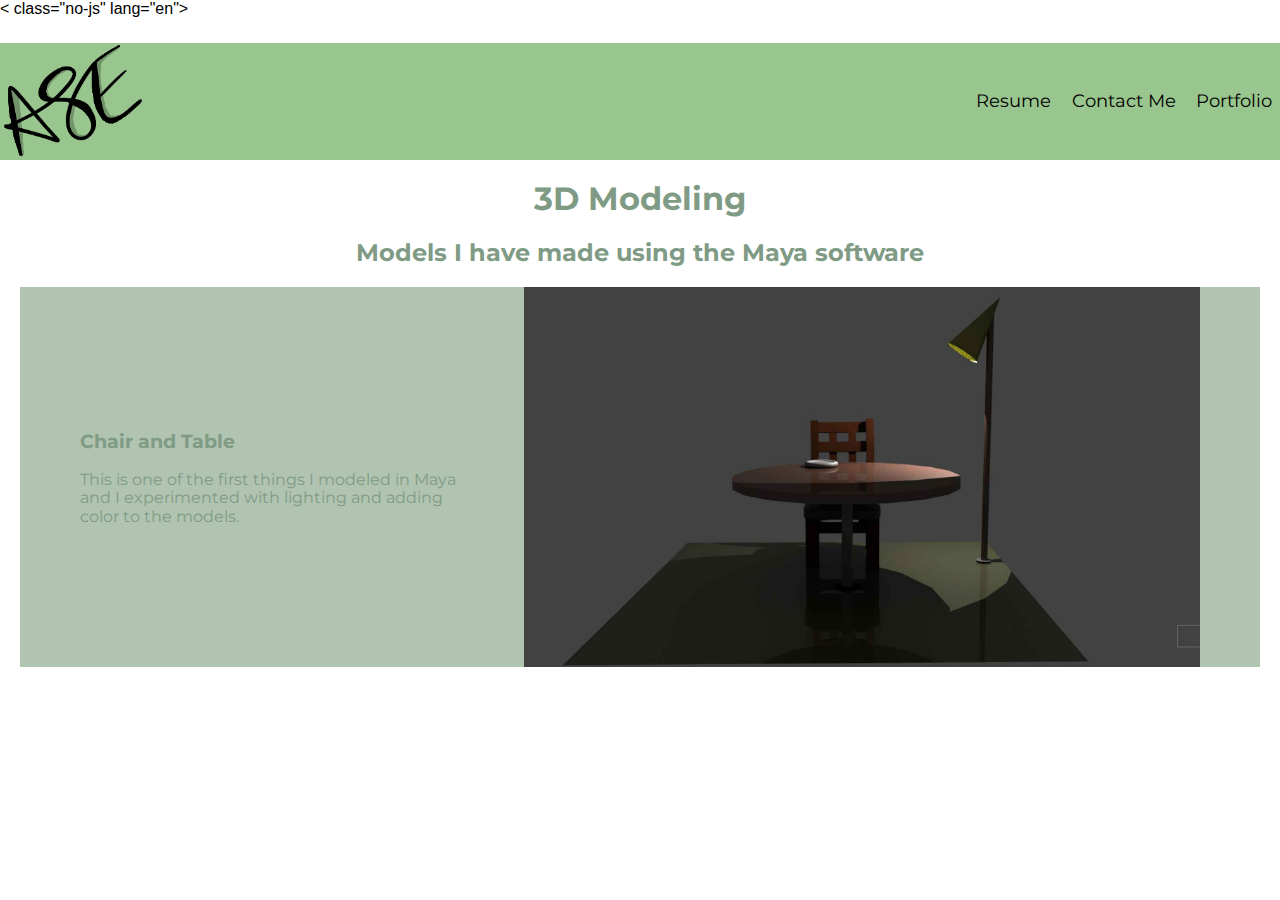
==== 3d.html @ 79b9350f "fixed contact page and started portfolio sub pages" ====
<!doctype html>
< class="no-js" lang="en">

<head>
  <meta charset="utf-8">
  <title>Ash Elliott - 3d Modeling</title>
  <meta name="description" content="3d modeling made for final of ART 3020">
  <meta name="viewport" content="width=device-width, initial-scale=1">

  <meta property="og:title" content="">
  <meta property="og:type" content="">
  <meta property="og:url" content="">
  <meta property="og:image" content="">

  <link rel="manifest" href="site.webmanifest">
  <link rel="apple-touch-icon" href="icon.png">
  <!-- Place favicon.ico in the root directory -->

  <link rel="preconnect" href="https://fonts.googleapis.com">
<link rel="preconnect" href="https://fonts.gstatic.com" crossorigin>
<link href="https://fonts.googleapis.com/css2?family=Montserrat:wght@300&display=swap" rel="stylesheet">

  <link rel="stylesheet" href="css/normalize.css">
  <link rel="stylesheet" href="css/main.css">

  <meta name="theme-color" content="#fafafa">
</head>

<body>
  <div class="header-container">
    <header class="header">
      <div class="header-wrapper">
        <img class="header-logo" src="img/pplogo.png" alt="logo for portfolio">
        <nav>
           <a class="header-link" href="resume.html" style="text-decoration:none">Resume</a>
           <a class="header-link" href="contact.html" style="text-decoration:none">Contact Me</a>
           <a class="header-link" href="portfolio.html" style="text-decoration:none">Portfolio</a>
        </nav>
      </div>
    </header>
  </div>
  <h1> 3D Modeling </h1>
  <h2>Models I have made using the Maya software</h2>
  <div class="portfolio-sub-margin">
    <div class="portfolio-section-background">
       <div class="portfolio-section-description">
          <div class="font">
             <h3>Chair and Table</h3>
          </div>
             <p class="text-box">
              This is one of the first things I modeled in Maya and I experimented with lighting and adding color to the models.
              </p>
          </div>
          <div class="mySlides fade">
            <div class="numbertext">3 / 3</div>
            <img src="img/chairrender1.jpg" style="width:100%" alt="chair and table render 1">
          </div>

          <div class="mySlides fade">
            <div class="numbertext">3 / 3</div>
            <img src="img/chairrender2.jpg" style="width:100%" alt="chair and table render 2">
          </div>

          <div class="mySlides fade">
            <div class="numbertext">3 / 3</div>
            <img src="img/chairrender3.jpg" style="width:100%" alt="chair and table render 3">
          </div> 
    </div>
    <div style="text-align:center">
      <span class="dot"></span> 
      <span class="dot"></span> 
      <span class="dot"></span> 
      <span class="dot"></span> 
      <span class="dot"></span> 
      <span class="dot"></span>
    </div>
    
 </div>
<footer></footer>

</body>

<!--carousel code-->

<script>
  let slideIndex = 0;
  showSlides();
  
  function showSlides() {
    let i;
    let slides = document.getElementsByClassName("mySlides");
    let dots = document.getElementsByClassName("dot");
    for (i = 0; i < slides.length; i++) {
      slides[i].style.display = "none";  
    }
    slideIndex++;
    if (slideIndex > slides.length) {slideIndex = 1}    
    for (i = 0; i < dots.length; i++) {
      dots[i].className = dots[i].className.replace(" active", "");
    }
    slides[slideIndex-1].style.display = "block";  
    dots[slideIndex-1].className += " active";
    setTimeout(showSlides, 3000); // Change image every 2 seconds
  }
  </script>
  
  </body>
  <style>
    * {box-sizing: border-box;}
    body {font-family: Verdana, sans-serif;}
    .mySlides {display: none;}
    img {vertical-align: middle;}
    
    /* Slideshow container */
    .slideshow-container {
      max-width: 1000px;
      position: relative;
      margin: auto;
    }
    
    /* Caption text */
    .text {
      color: #000000;
      font-size: 15px;
      padding: 8px 12px;
      position: absolute;
      bottom: 8px;
      width: 100%;
      text-align: center;
    }
    
    /* Number text (1/3 etc) */
    .numbertext {
      color: #f2f2f2;
      font-size: 12px;
      padding: 8px 12px;
      position: absolute;
      top: 0;
      display: none;
    }
    
    /* The dots/bullets/indicators */
    .dot {
      height: 15px;
      width: 15px;
      margin: 0 2px;
      background-color: #bbb;
      border-radius: 50%;
      display: none;
      transition: background-color 0.6s ease;
    }
    
    .active {
      background-color: #717171;
    }
    
    /* Fading animation */
    .fade {
      animation-name: fade;
      animation-duration: 1.5s;
    }
    
    @keyframes fade {
      from {opacity: .4} 
      to {opacity: 1}
    }
    
    /* On smaller screens, decrease text size */
    @media only screen and (max-width: 300px) {
      .text {font-size: 11px}
    }
    </style>
  </html>
---- css/main.css ----
img{
  width: 100%;
  height: auto;
}


html{
  background-color: rgb(255, 255, 255);
}

h1{
  text-align: center;
  font-family: 'Montserrat', sans-serif;
  color: #809b85;
}

h2{
  text-align: center;
  font-family: 'Montserrat', sans-serif;
  color: #809b85;
}

h3, p, a, ul, li{
  font-family: 'Montserrat', sans-serif;
  color: #809b85;
}


ul, li{
  list-style-type: none;
}


.header-link {
  border-radius: 5px;
    background-color: transparent;
    color: rgb(0, 0, 0);
    border: 2px;
    font-size: 18px;
    padding: 8px;
    cursor: pointer;
}

.header-link:hover {
  background-color: #b7e4bf;
}

.header-link:focus {
  outline: 3px solid rgba(245, 245, 238, 0);
}
.header-container {
  padding-top: 25px;
  display: grid;
  grid-template-areas:
    "header"
    "main"
    "footer";
  grid-template-rows: min-content 1fr min-content;
}
.header {
  grid-area: header;
  background-color: #99c58e;
}

.header-wrapper {
  display: flex;
  justify-content: space-between;
  align-items: center;
}

.header-logo {
width: 165px;
}
.header-main {
  grid-area: main;
}



.g-container{
  display: flex;
  flex-direction: column;
  min-height: 100vh;
}

.g-main {
  display: flex;
  flex-grow: 1;
}

.g-grid {
  display: grid;
  grid-template-columns: 1fr 1fr 1fr;
  grid-gap: 0.25rem;
  flex-grow: 1;
  list-style-type: none;
  padding-left: 70px;
  padding-right: 70px;
}

.g-grid a {
  display: flex;
}

.g-grid a:hover {
  filter: blur(1px);
}

@media (min-width: 1000px) {
  .g-grid {
    grid-template-columns: repeat(auto-fit, minmax(200px, 1fr));
  }
}

/* END SINGLE-GALLERY */


/* OVERLAY */
.o-wrapper {
  position: relative;
  max-width: 350px;
  display: flex;
}

.o-content {
  position: absolute;
  top: 0;
  left: 0;
  width: 100%;
  height: 100%;
  font-size: 32px;
  display: flex;
  align-items: center;
  justify-content: center;
  opacity: 0;
  background-color:#b1c9a85d;
  color:rgb(0, 0, 0);
}


.o-content:hover {
  opacity: 1;
}

/* END OVERLAY */

footer{
  position: fixed;
  background-color: #99c58e;
  left: 0;
  bottom: 0;
  width: 100%;
  align-items: center;


}
.portfolio-sub-margin {
  margin-right: 20px;
  margin-left: 20px;
}
.portfolio-section-background {
  display: flex;
  align-items: center;
  gap: 24px;
  padding-left: 60px;
  padding-right: 60px;
  background-color: #B0C4B1;
}

.portfolio-section-description {
  width: 50%;
}

.portfolio-section-image {
  margin-right: 20px;
  margin-left: 20px;
  width: 50%;
}
.text-box {
  inline-size: 400px;
  margin-right: 20px;
  margin-left: 20ox;
  background-color: #B0C4B1;
}
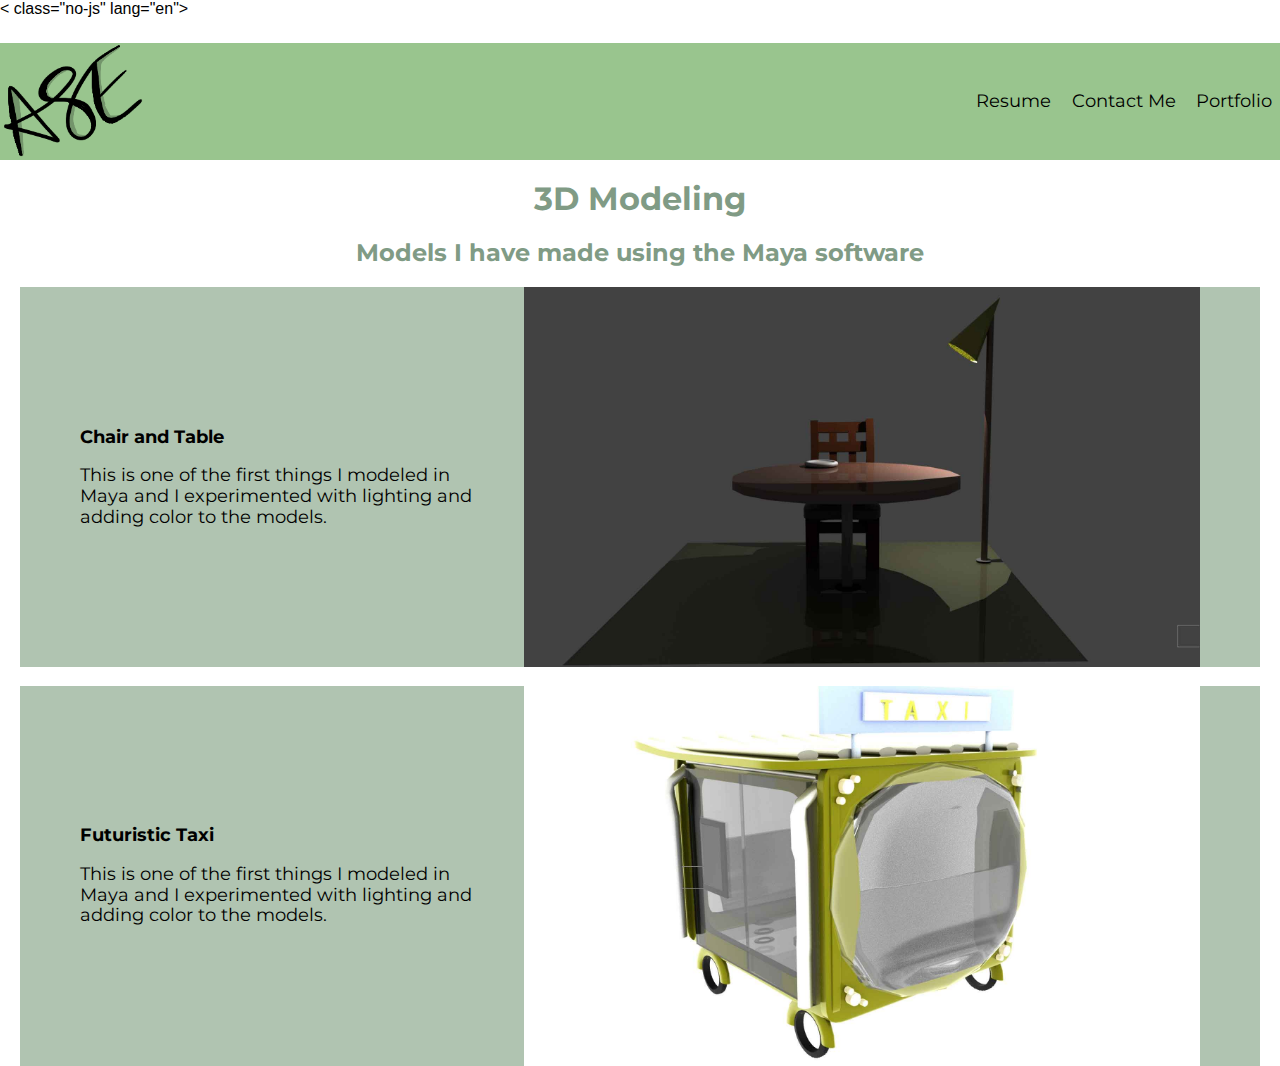
==== commit 5d61ad05: "got second carousel for 3d working" ====
--- a/3d.html
+++ b/3d.html
@@ -45,7 +45,7 @@
     <div class="portfolio-section-background">
        <div class="portfolio-section-description">
           <div class="font">
-             <h3>Chair and Table</h3>
+             <h3 class="text-box">Chair and Table</h3>
           </div>
              <p class="text-box">
               This is one of the first things I modeled in Maya and I experimented with lighting and adding color to the models.
@@ -76,11 +76,52 @@
     </div>
     
  </div>
+<br>
+
+ <div class="portfolio-sub-margin">
+  <div class="portfolio-section-background">
+     <div class="portfolio-section-description">
+        <div class="font">
+           <h3 class="text-box">Futuristic Taxi</h3>
+        </div>
+           <p class="text-box">
+            This is one of the first things I modeled in Maya and I experimented with lighting and adding color to the models.
+            </p>
+        </div>
+        <div class="mySlides1 fade">
+          <div class="numbertext">3 / 3</div>
+          <img src="img/taxi-1.jpg" style="width:100%" alt="taxi render 1">
+        </div>
+
+        <div class="mySlides1 fade">
+          <div class="numbertext">3 / 3</div>
+          <img src="img/taxi-2.jpg" style="width:100%" alt="taxi render 2">
+        </div>
+
+        <div class="mySlides1 fade">
+          <div class="numbertext">3 / 3</div>
+          <img src="img/taxi-3.jpg" style="width:100%" alt="taxi render 3">
+        </div> 
+
+        <div class="mySlides1 fade">
+          <div class="numbertext">3 / 3</div>
+          <img src="img/taxi-4.jpg" style="width:100%" alt="taxi render 3">
+        </div> 
+  </div>
+  <div style="text-align:center">
+    <span class="dot1"></span> 
+    <span class="dot1"></span> 
+    <span class="dot1"></span> 
+    <span class="dot1"></span> 
+
+  </div>
+  
+</div>
 <footer></footer>
 
 </body>
 
-<!--carousel code-->
+<!--carousel js code for chair-->
 
 <script>
   let slideIndex = 0;
@@ -170,5 +211,32 @@
       .text {font-size: 11px}
     }
     </style>
+
+    <!--carousel js code for Taxi-->
+
+<script>
+  let slide1Index = 0;
+  showSlides1();
+  
+  function showSlides1() {
+    let i1;
+    let slides1 = document.getElementsByClassName("mySlides1");
+    let dots1 = document.getElementsByClassName("dot1");
+    for (i = 0; i < slides1.length; i++) {
+      slides1[i].style.display = "none";  
+    }
+    slide1Index++;
+    if (slide1Index > slides1.length) {slide1Index = 1}    
+    for (i = 0; i < dots1.length; i++) {
+      dots1[i].className = dots1[i].className.replace(" active", "");
+    }
+    slides1[slide1Index-1].style.display = "block";  
+    dots1[slide1Index-1].className += " active";
+    setTimeout(showSlides1, 3000); // Change image every 2 seconds
+  }
+  </script>
+  
+  </body>
+
   </html> 
   
--- a/css/main.css
+++ b/css/main.css
@@ -180,5 +180,7 @@
   inline-size: 400px;
   margin-right: 20px;
   margin-left: 20ox;
-  background-color: #B0C4B1;
+  color: #000000;
+  font-size: large;
+
 }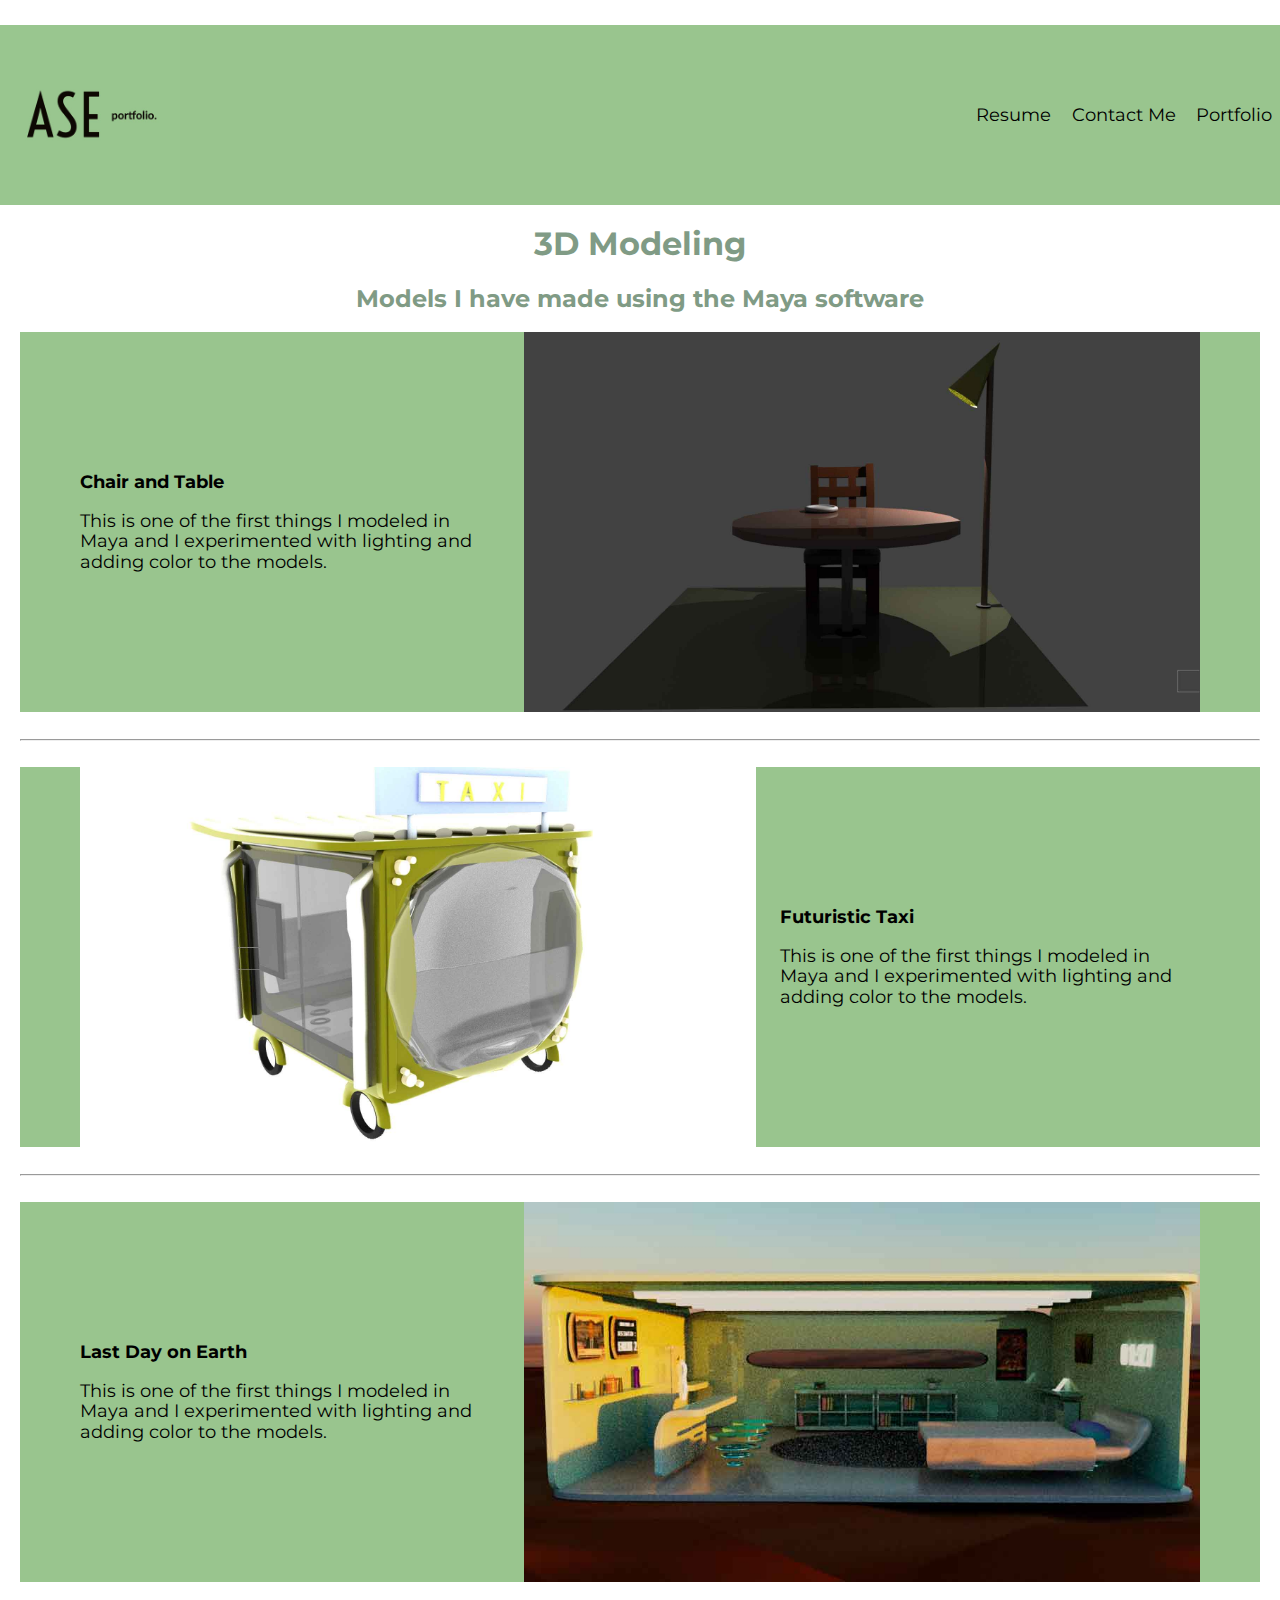
==== commit 9548343e: "header fixes and final carosel" ====
--- a/3d.html
+++ b/3d.html
@@ -1,5 +1,5 @@
 <!doctype html>
-< class="no-js" lang="en">
+<html class="no-js" lang="en">
 
 <head>
   <meta charset="utf-8">
@@ -30,7 +30,7 @@
   <div class="header-container">
     <header class="header">
       <div class="header-wrapper">
-        <img class="header-logo" src="img/pplogo.png" alt="logo for portfolio">
+        <img class="header-logo" src="img/ASE.jpg" alt="logo for portfolio">
         <nav>
            <a class="header-link" href="resume.html" style="text-decoration:none">Resume</a>
            <a class="header-link" href="contact.html" style="text-decoration:none">Contact Me</a>
@@ -70,24 +70,16 @@
       <span class="dot"></span> 
       <span class="dot"></span> 
       <span class="dot"></span> 
-      <span class="dot"></span> 
-      <span class="dot"></span> 
-      <span class="dot"></span>
     </div>
     
  </div>
+
+<br>
+<hr>
 <br>
 
  <div class="portfolio-sub-margin">
   <div class="portfolio-section-background">
-     <div class="portfolio-section-description">
-        <div class="font">
-           <h3 class="text-box">Futuristic Taxi</h3>
-        </div>
-           <p class="text-box">
-            This is one of the first things I modeled in Maya and I experimented with lighting and adding color to the models.
-            </p>
-        </div>
         <div class="mySlides1 fade">
           <div class="numbertext">3 / 3</div>
           <img src="img/taxi-1.jpg" style="width:100%" alt="taxi render 1">
@@ -107,7 +99,17 @@
           <div class="numbertext">3 / 3</div>
           <img src="img/taxi-4.jpg" style="width:100%" alt="taxi render 3">
         </div> 
-  </div>
+
+        <div class="portfolio-section-description">
+          <div class="font">
+             <h3 class="text-box">Futuristic Taxi</h3>
+          </div>
+             <p class="text-box">
+              This is one of the first things I modeled in Maya and I experimented with lighting and adding color to the models.
+              </p>
+          </div>
+  </div>
+
   <div style="text-align:center">
     <span class="dot1"></span> 
     <span class="dot1"></span> 
@@ -117,6 +119,61 @@
   </div>
   
 </div>
+
+<br>
+<hr>
+<br>
+
+<div class="portfolio-sub-margin">
+  <div class="portfolio-section-background">
+     <div class="portfolio-section-description">
+        <div class="font">
+           <h3 class="text-box">Last Day on Earth</h3>
+        </div>
+           <p class="text-box">
+            This is one of the first things I modeled in Maya and I experimented with lighting and adding color to the models.
+            </p>
+        </div>
+        <div class="mySlides2 fade">
+          <div class="numbertext">3 / 3</div>
+          <img src="img/ldoe3.jpg" style="width:100%" alt="LDOE render 1">
+        </div>
+
+        <div class="mySlides2 fade">
+          <div class="numbertext">3 / 3</div>
+          <img src="img/ldoe1.jpg" style="width:100%" alt="LDOE render 2">
+        </div>
+
+        <div class="mySlides2 fade">
+          <div class="numbertext">3 / 3</div>
+          <img src="img/ldoe4.jpg" style="width:100%" alt="LDOE render 3">
+        </div>
+
+        <div class="mySlides2 fade">
+          <div class="numbertext">3 / 3</div>
+          <img src="img/ldoe5.jpg" style="width:100%" alt="LDOE render 4">
+        </div> 
+
+        <div class="mySlides2 fade">
+          <div class="numbertext">3 / 3</div>
+          <img src="img/ldoe8.jpg" style="width:100%" alt="LDOE render 5">
+        </div> 
+  </div>
+  <div style="text-align:center">
+    <span class="dot2"></span> 
+    <span class="dot2"></span> 
+    <span class="dot2"></span> 
+    <span class="dot2"></span> 
+    <span class="dot2"></span> 
+
+  </div>
+  
+</div>
+
+<br>
+<hr>
+<br>
+
 <footer></footer>
 
 </body>
@@ -151,6 +208,10 @@
     body {font-family: Verdana, sans-serif;}
     .mySlides {display: none;}
     img {vertical-align: middle;}
+    hr{
+      margin-left: 20px;
+      margin-right: 20px;
+    }
     
     /* Slideshow container */
     .slideshow-container {
@@ -219,7 +280,7 @@
   showSlides1();
   
   function showSlides1() {
-    let i1;
+    let i;
     let slides1 = document.getElementsByClassName("mySlides1");
     let dots1 = document.getElementsByClassName("dot1");
     for (i = 0; i < slides1.length; i++) {
@@ -236,6 +297,30 @@
   }
   </script>
   
+
+      <!--carousel js code for LDOE-->
+
+<script>
+  let slide2Index = 0;
+  showSlides2();
+  
+  function showSlides2() {
+    let i;
+    let slides2 = document.getElementsByClassName("mySlides2");
+    let dots2 = document.getElementsByClassName("dot2");
+    for (i = 0; i < slides2.length; i++) {
+      slides2[i].style.display = "none";  
+    }
+    slide2Index++;
+    if (slide2Index > slides2.length) {slide2Index = 1}    
+    for (i = 0; i < dots2.length; i++) {
+      dots2[i].className = dots2[i].className.replace(" active", "");
+    }
+    slides2[slide1Index-1].style.display = "block";  
+    dots2[slide1Index-1].className += " active";
+    setTimeout(showSlides2, 3000); // Change image every 2 seconds
+  }
+  </script>
   </body>
 
   </html> 
--- a/css/main.css
+++ b/css/main.css
@@ -22,7 +22,7 @@
 
 h3, p, a, ul, li{
   font-family: 'Montserrat', sans-serif;
-  color: #809b85;
+  color: #000000;
 }
 
 
@@ -69,7 +69,7 @@
 }
 
 .header-logo {
-width: 165px;
+width: 180px;
 }
 .header-main {
   grid-area: main;
@@ -164,7 +164,7 @@
   gap: 24px;
   padding-left: 60px;
   padding-right: 60px;
-  background-color: #B0C4B1;
+  background-color: #99c58e;
 }
 
 .portfolio-section-description {
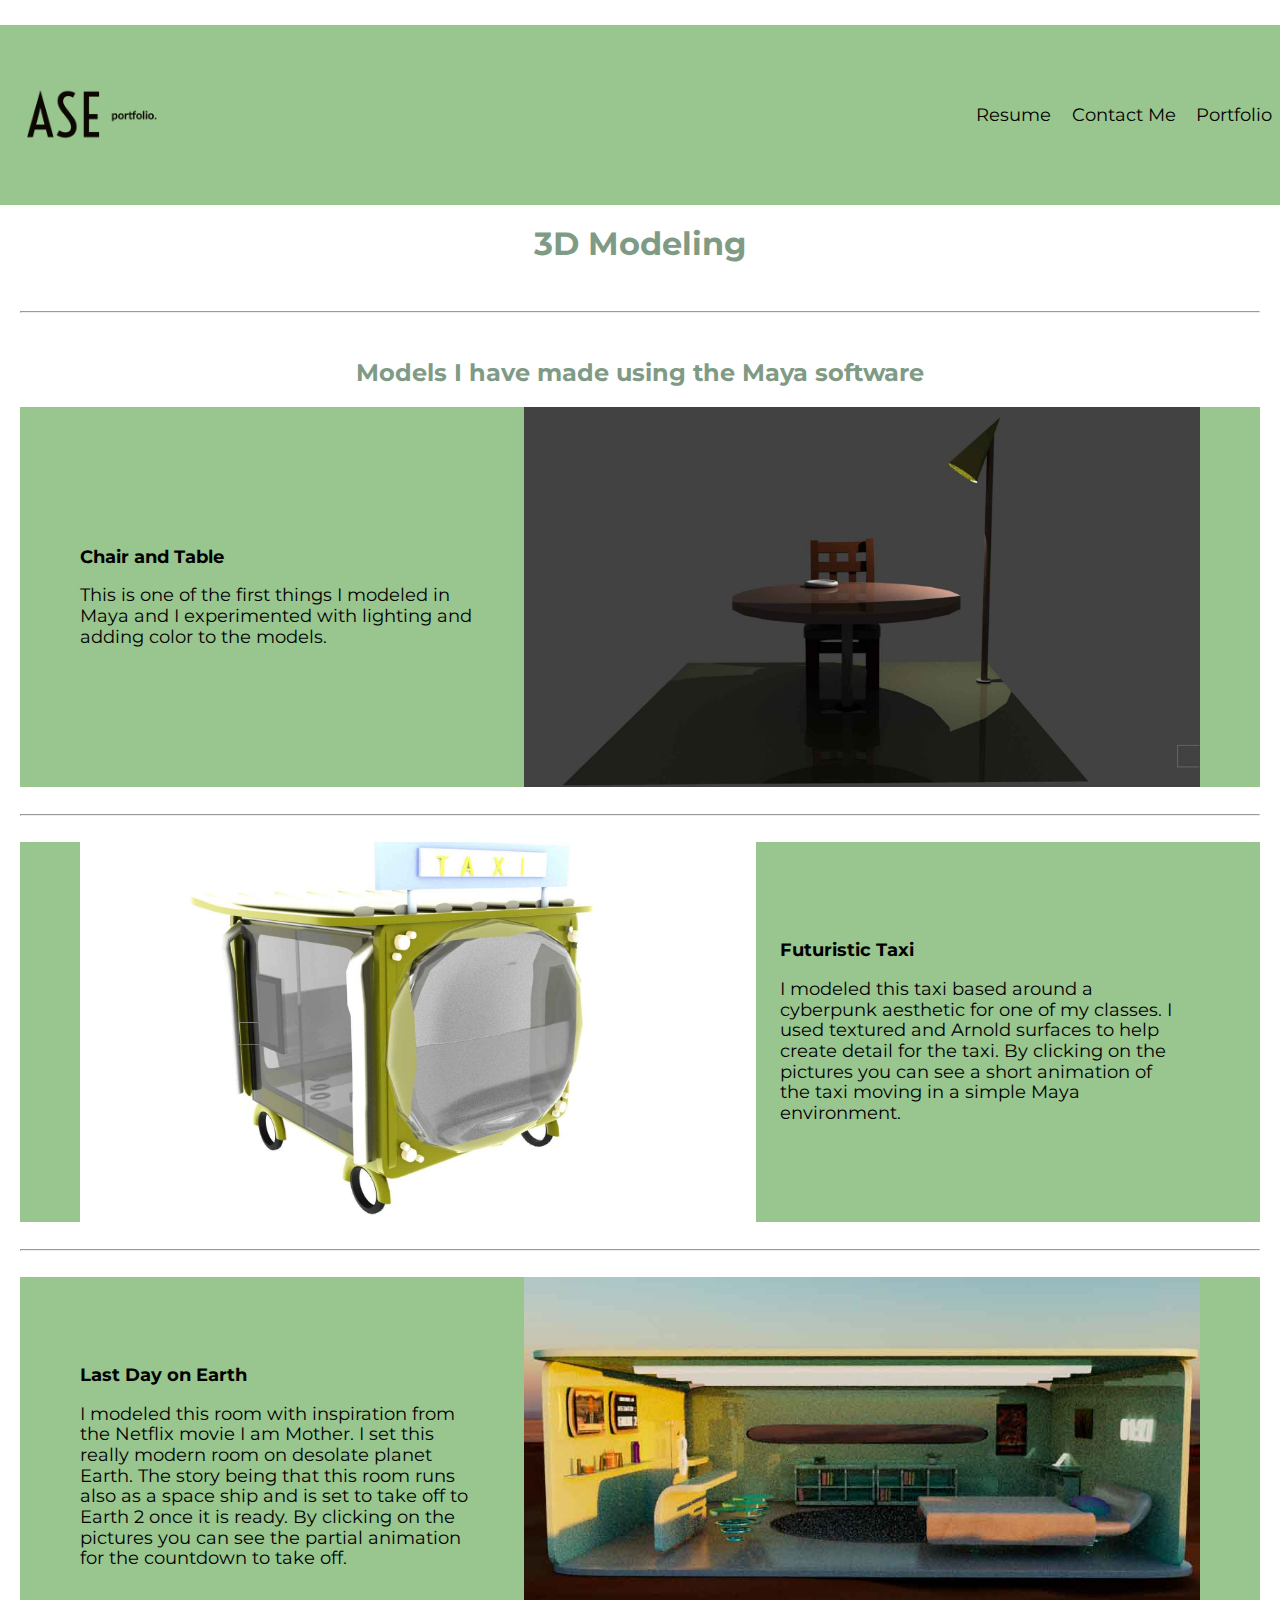
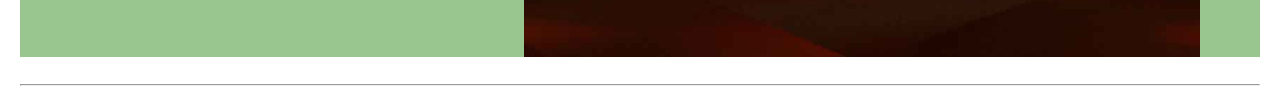
==== commit 22ebf745: "complete contact page and  make logo clickable" ====
--- a/3d.html
+++ b/3d.html
@@ -30,7 +30,9 @@
   <div class="header-container">
     <header class="header">
       <div class="header-wrapper">
-        <img class="header-logo" src="img/ASE.jpg" alt="logo for portfolio">
+        <a href="index.html">
+          <img class="header-logo" src="img/ASE.jpg" alt="logo for portfolio">
+          </a>
         <nav>
            <a class="header-link" href="resume.html" style="text-decoration:none">Resume</a>
            <a class="header-link" href="contact.html" style="text-decoration:none">Contact Me</a>
@@ -40,6 +42,9 @@
     </header>
   </div>
   <h1> 3D Modeling </h1>
+  <br>
+  <hr>
+  <br>
   <h2>Models I have made using the Maya software</h2>
   <div class="portfolio-sub-margin">
     <div class="portfolio-section-background">
@@ -82,22 +87,30 @@
   <div class="portfolio-section-background">
         <div class="mySlides1 fade">
           <div class="numbertext">3 / 3</div>
+          <a href="https://youtu.be/km_QauJ36RM" target="_blank">
           <img src="img/taxi-1.jpg" style="width:100%" alt="taxi render 1">
+          </a>
         </div>
 
         <div class="mySlides1 fade">
           <div class="numbertext">3 / 3</div>
+          <a href="https://youtu.be/km_QauJ36RM" target="_blank">
           <img src="img/taxi-2.jpg" style="width:100%" alt="taxi render 2">
+          </a>
         </div>
 
         <div class="mySlides1 fade">
           <div class="numbertext">3 / 3</div>
+          <a href="https://youtu.be/km_QauJ36RM" target="_blank">
           <img src="img/taxi-3.jpg" style="width:100%" alt="taxi render 3">
+          </a>
         </div> 
 
         <div class="mySlides1 fade">
           <div class="numbertext">3 / 3</div>
+          <a href="https://youtu.be/km_QauJ36RM" target="_blank">
           <img src="img/taxi-4.jpg" style="width:100%" alt="taxi render 3">
+          </a>
         </div> 
 
         <div class="portfolio-section-description">
@@ -105,7 +118,7 @@
              <h3 class="text-box">Futuristic Taxi</h3>
           </div>
              <p class="text-box">
-              This is one of the first things I modeled in Maya and I experimented with lighting and adding color to the models.
+              I modeled this taxi based around a cyberpunk aesthetic for one of my classes. I used textured and Arnold surfaces to help create detail for the taxi. By clicking on the pictures you can see a short animation of the taxi moving in a simple Maya environment.
               </p>
           </div>
   </div>
@@ -131,32 +144,42 @@
            <h3 class="text-box">Last Day on Earth</h3>
         </div>
            <p class="text-box">
-            This is one of the first things I modeled in Maya and I experimented with lighting and adding color to the models.
-            </p>
-        </div>
-        <div class="mySlides2 fade">
-          <div class="numbertext">3 / 3</div>
+            I modeled this room with inspiration from the Netflix movie I am Mother. I set this really modern room on desolate planet Earth. The story being that this room runs also as a space ship and is set to take off to Earth 2 once it is ready. By clicking on the pictures you can see the partial animation for the countdown to take off.
+          </p>
+        </div>
+        <div class="mySlides2 fade">
+          <div class="numbertext">3 / 3</div>
+          <a href="https://youtu.be/dbjXuQBCFLA" target="_blank">
           <img src="img/ldoe3.jpg" style="width:100%" alt="LDOE render 1">
-        </div>
-
-        <div class="mySlides2 fade">
-          <div class="numbertext">3 / 3</div>
+          </a>
+        </div>
+
+        <div class="mySlides2 fade">
+          <div class="numbertext">3 / 3</div>
+          <a href="https://youtu.be/dbjXuQBCFLA"target="_blank">
           <img src="img/ldoe1.jpg" style="width:100%" alt="LDOE render 2">
-        </div>
-
-        <div class="mySlides2 fade">
-          <div class="numbertext">3 / 3</div>
+          </a>
+        </div>
+
+        <div class="mySlides2 fade">
+          <div class="numbertext">3 / 3</div>
+          <a href="https://youtu.be/dbjXuQBCFLA" target="_blank">
           <img src="img/ldoe4.jpg" style="width:100%" alt="LDOE render 3">
-        </div>
-
-        <div class="mySlides2 fade">
-          <div class="numbertext">3 / 3</div>
+          </a>
+        </div>
+
+        <div class="mySlides2 fade">
+          <div class="numbertext">3 / 3</div>
+          <a href="https://youtu.be/dbjXuQBCFLA" target="_blank">
           <img src="img/ldoe5.jpg" style="width:100%" alt="LDOE render 4">
+          </a>
         </div> 
 
         <div class="mySlides2 fade">
           <div class="numbertext">3 / 3</div>
+          <a href="https://youtu.be/dbjXuQBCFLA" target="_blank">
           <img src="img/ldoe8.jpg" style="width:100%" alt="LDOE render 5">
+        </a>
         </div> 
   </div>
   <div style="text-align:center">
--- a/css/main.css
+++ b/css/main.css
@@ -183,4 +183,43 @@
   color: #000000;
   font-size: large;
 
-}+}
+
+form { max-width:420px; margin:50px auto; }
+
+.contact-input {
+  color:rgb(0, 0, 0);
+  border-radius: 5px;
+  line-height: 22px;
+  background-color: transparent;
+  border:2px solid #99c58e;
+  padding: 13px;
+  margin-bottom: 15px;
+  width:100%;
+  box-sizing: border-box;
+  outline:0;
+}
+
+.feedback-input:focus { border:2px solid #7da174; }
+
+textarea {
+  height: 150px;
+  line-height: 150%;
+  resize:vertical;
+}
+
+[type="submit"] {
+  width: 100%;
+  background:#99c58e;
+  border-radius:5px;
+  border:0;
+  cursor:pointer;
+  color:rgb(255, 255, 255);
+  font-size:24px;
+  padding-top:10px;
+  padding-bottom:10px;
+  transition: all 0.3s;
+  margin-top:-4px;
+  font-weight:700;
+}
+[type="submit"]:hover { background:#7da174; }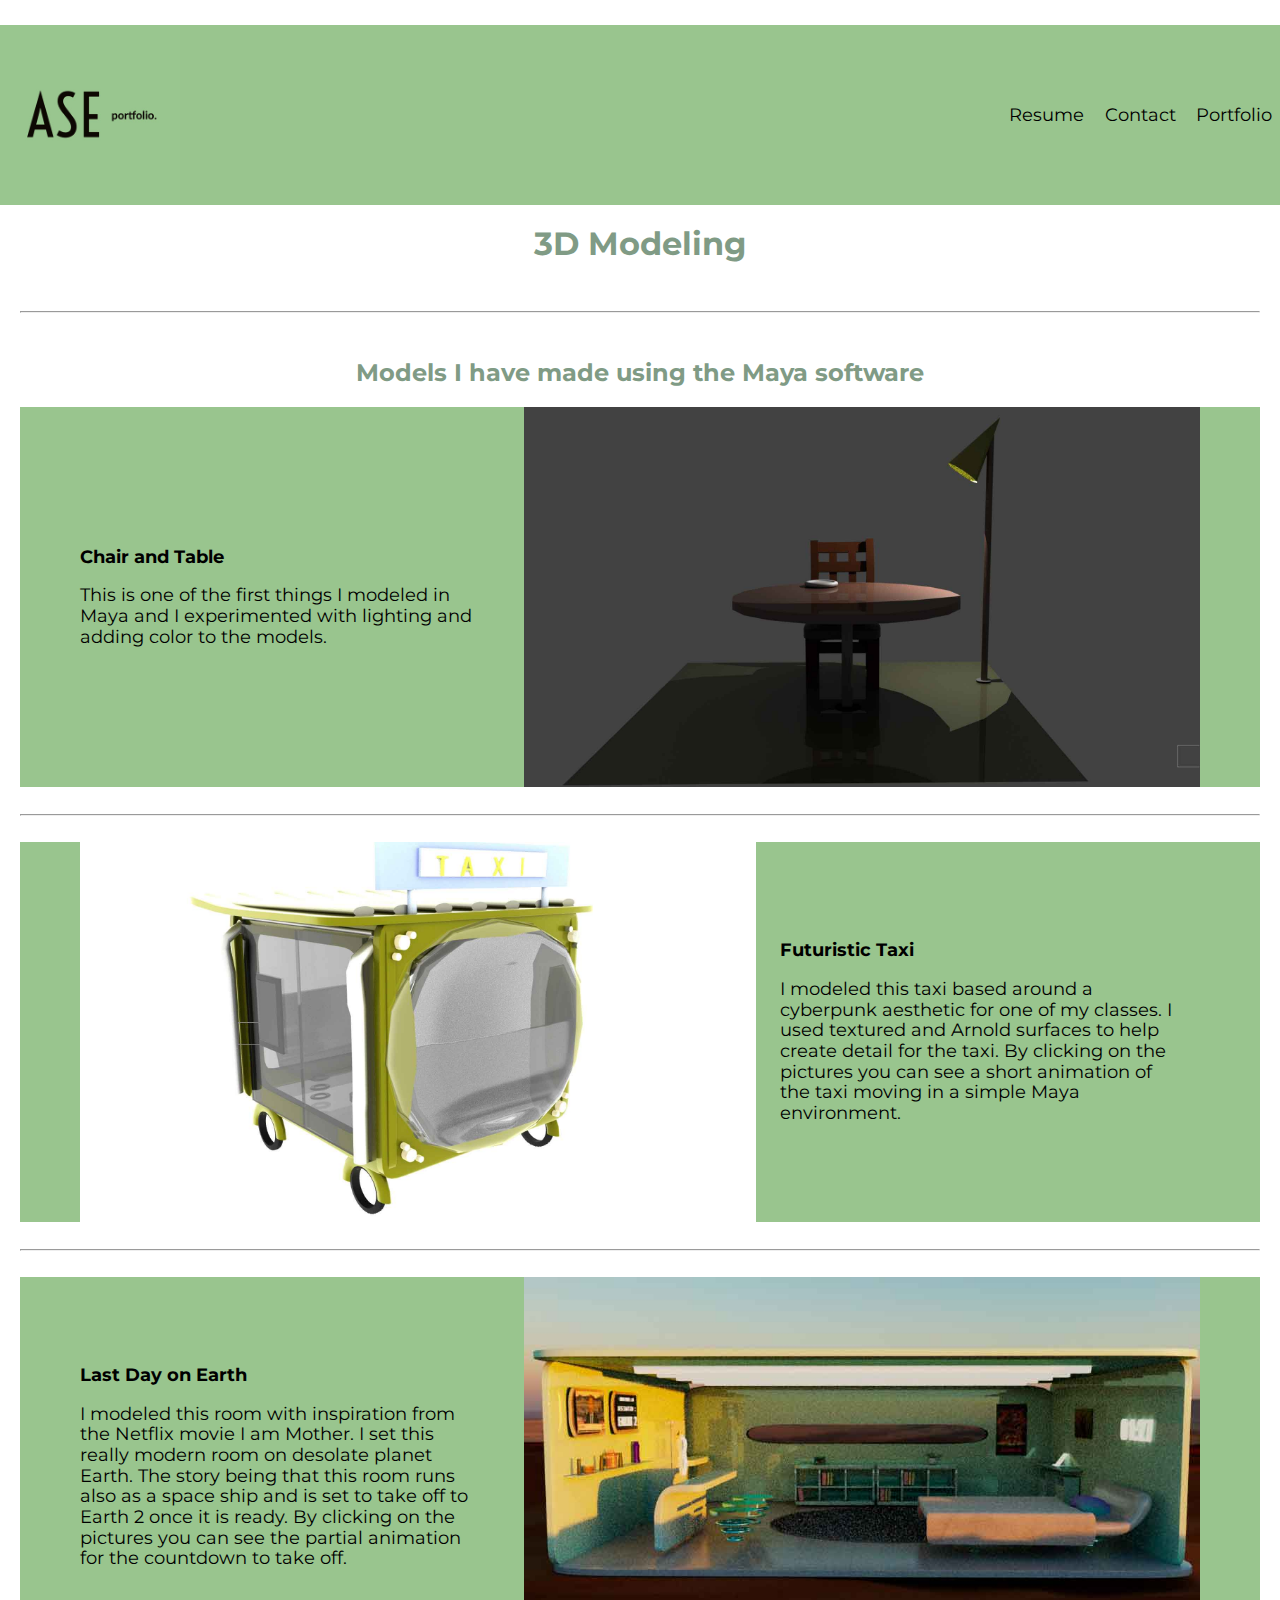
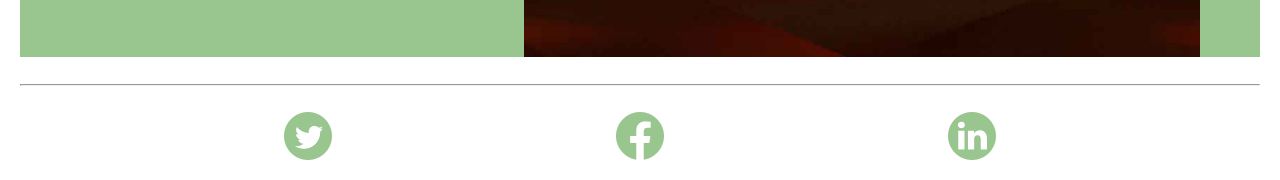
==== commit 34d2e7be: "final commit" ====
--- a/3d.html
+++ b/3d.html
@@ -1,250 +1,228 @@
 <!doctype html>
 <html class="no-js" lang="en">
-
-<head>
-  <meta charset="utf-8">
-  <title>Ash Elliott - 3d Modeling</title>
-  <meta name="description" content="3d modeling made for final of ART 3020">
-  <meta name="viewport" content="width=device-width, initial-scale=1">
-
-  <meta property="og:title" content="">
-  <meta property="og:type" content="">
-  <meta property="og:url" content="">
-  <meta property="og:image" content="">
-
-  <link rel="manifest" href="site.webmanifest">
-  <link rel="apple-touch-icon" href="icon.png">
-  <!-- Place favicon.ico in the root directory -->
-
-  <link rel="preconnect" href="https://fonts.googleapis.com">
-<link rel="preconnect" href="https://fonts.gstatic.com" crossorigin>
-<link href="https://fonts.googleapis.com/css2?family=Montserrat:wght@300&display=swap" rel="stylesheet">
-
-  <link rel="stylesheet" href="css/normalize.css">
-  <link rel="stylesheet" href="css/main.css">
-
-  <meta name="theme-color" content="#fafafa">
-</head>
-
-<body>
-  <div class="header-container">
-    <header class="header">
-      <div class="header-wrapper">
-        <a href="index.html">
-          <img class="header-logo" src="img/ASE.jpg" alt="logo for portfolio">
-          </a>
-        <nav>
-           <a class="header-link" href="resume.html" style="text-decoration:none">Resume</a>
-           <a class="header-link" href="contact.html" style="text-decoration:none">Contact Me</a>
-           <a class="header-link" href="portfolio.html" style="text-decoration:none">Portfolio</a>
-        </nav>
+   <head>
+      <meta charset="utf-8">
+      <title>Ash Elliott - 3d Modeling</title>
+      <meta name="description" content="3d modeling made for final of ART 3020">
+      <meta name="viewport" content="width=device-width, initial-scale=1">
+      <meta property="og:title" content="">
+      <meta property="og:type" content="">
+      <meta property="og:url" content="">
+      <meta property="og:image" content="">
+      <link rel="manifest" href="site.webmanifest">
+      <link rel="apple-touch-icon" href="icon.png">
+      <!-- Place favicon.ico in the root directory -->
+      <link rel="preconnect" href="https://fonts.googleapis.com">
+      <link rel="preconnect" href="https://fonts.gstatic.com" crossorigin>
+      <link href="https://fonts.googleapis.com/css2?family=Montserrat:wght@300&display=swap" rel="stylesheet">
+      <link rel="stylesheet" href="css/normalize.css">
+      <link rel="stylesheet" href="css/main.css">
+      <meta name="theme-color" content="#fafafa">
+   </head>
+   <body>
+      <div class="header-container">
+         <header class="header">
+            <div class="header-wrapper">
+               <a href="index.html">
+               <img class="header-logo" src="img/ASE.jpg" alt="logo for portfolio">
+               </a>
+               <nav>
+                  <a class="header-link" href="resume.html" style="text-decoration:none">Resume</a>
+                  <a class="header-link" href="contact.html" style="text-decoration:none">Contact</a>
+                  <a class="header-link" href="portfolio.html" style="text-decoration:none">Portfolio</a>
+               </nav>
+            </div>
+         </header>
       </div>
-    </header>
-  </div>
-  <h1> 3D Modeling </h1>
-  <br>
-  <hr>
-  <br>
-  <h2>Models I have made using the Maya software</h2>
-  <div class="portfolio-sub-margin">
-    <div class="portfolio-section-background">
-       <div class="portfolio-section-description">
-          <div class="font">
-             <h3 class="text-box">Chair and Table</h3>
-          </div>
-             <p class="text-box">
-              This is one of the first things I modeled in Maya and I experimented with lighting and adding color to the models.
-              </p>
-          </div>
-          <div class="mySlides fade">
-            <div class="numbertext">3 / 3</div>
-            <img src="img/chairrender1.jpg" style="width:100%" alt="chair and table render 1">
-          </div>
-
-          <div class="mySlides fade">
-            <div class="numbertext">3 / 3</div>
-            <img src="img/chairrender2.jpg" style="width:100%" alt="chair and table render 2">
-          </div>
-
-          <div class="mySlides fade">
-            <div class="numbertext">3 / 3</div>
-            <img src="img/chairrender3.jpg" style="width:100%" alt="chair and table render 3">
-          </div> 
-    </div>
-    <div style="text-align:center">
-      <span class="dot"></span> 
-      <span class="dot"></span> 
-      <span class="dot"></span> 
-    </div>
-    
- </div>
-
-<br>
-<hr>
-<br>
-
- <div class="portfolio-sub-margin">
-  <div class="portfolio-section-background">
-        <div class="mySlides1 fade">
-          <div class="numbertext">3 / 3</div>
-          <a href="https://youtu.be/km_QauJ36RM" target="_blank">
-          <img src="img/taxi-1.jpg" style="width:100%" alt="taxi render 1">
-          </a>
-        </div>
-
-        <div class="mySlides1 fade">
-          <div class="numbertext">3 / 3</div>
-          <a href="https://youtu.be/km_QauJ36RM" target="_blank">
-          <img src="img/taxi-2.jpg" style="width:100%" alt="taxi render 2">
-          </a>
-        </div>
-
-        <div class="mySlides1 fade">
-          <div class="numbertext">3 / 3</div>
-          <a href="https://youtu.be/km_QauJ36RM" target="_blank">
-          <img src="img/taxi-3.jpg" style="width:100%" alt="taxi render 3">
-          </a>
-        </div> 
-
-        <div class="mySlides1 fade">
-          <div class="numbertext">3 / 3</div>
-          <a href="https://youtu.be/km_QauJ36RM" target="_blank">
-          <img src="img/taxi-4.jpg" style="width:100%" alt="taxi render 3">
-          </a>
-        </div> 
-
-        <div class="portfolio-section-description">
-          <div class="font">
-             <h3 class="text-box">Futuristic Taxi</h3>
-          </div>
-             <p class="text-box">
-              I modeled this taxi based around a cyberpunk aesthetic for one of my classes. I used textured and Arnold surfaces to help create detail for the taxi. By clicking on the pictures you can see a short animation of the taxi moving in a simple Maya environment.
-              </p>
-          </div>
-  </div>
-
-  <div style="text-align:center">
-    <span class="dot1"></span> 
-    <span class="dot1"></span> 
-    <span class="dot1"></span> 
-    <span class="dot1"></span> 
-
-  </div>
-  
-</div>
-
-<br>
-<hr>
-<br>
-
-<div class="portfolio-sub-margin">
-  <div class="portfolio-section-background">
-     <div class="portfolio-section-description">
-        <div class="font">
-           <h3 class="text-box">Last Day on Earth</h3>
-        </div>
-           <p class="text-box">
-            I modeled this room with inspiration from the Netflix movie I am Mother. I set this really modern room on desolate planet Earth. The story being that this room runs also as a space ship and is set to take off to Earth 2 once it is ready. By clicking on the pictures you can see the partial animation for the countdown to take off.
-          </p>
-        </div>
-        <div class="mySlides2 fade">
-          <div class="numbertext">3 / 3</div>
-          <a href="https://youtu.be/dbjXuQBCFLA" target="_blank">
-          <img src="img/ldoe3.jpg" style="width:100%" alt="LDOE render 1">
-          </a>
-        </div>
-
-        <div class="mySlides2 fade">
-          <div class="numbertext">3 / 3</div>
-          <a href="https://youtu.be/dbjXuQBCFLA"target="_blank">
-          <img src="img/ldoe1.jpg" style="width:100%" alt="LDOE render 2">
-          </a>
-        </div>
-
-        <div class="mySlides2 fade">
-          <div class="numbertext">3 / 3</div>
-          <a href="https://youtu.be/dbjXuQBCFLA" target="_blank">
-          <img src="img/ldoe4.jpg" style="width:100%" alt="LDOE render 3">
-          </a>
-        </div>
-
-        <div class="mySlides2 fade">
-          <div class="numbertext">3 / 3</div>
-          <a href="https://youtu.be/dbjXuQBCFLA" target="_blank">
-          <img src="img/ldoe5.jpg" style="width:100%" alt="LDOE render 4">
-          </a>
-        </div> 
-
-        <div class="mySlides2 fade">
-          <div class="numbertext">3 / 3</div>
-          <a href="https://youtu.be/dbjXuQBCFLA" target="_blank">
-          <img src="img/ldoe8.jpg" style="width:100%" alt="LDOE render 5">
-        </a>
-        </div> 
-  </div>
-  <div style="text-align:center">
-    <span class="dot2"></span> 
-    <span class="dot2"></span> 
-    <span class="dot2"></span> 
-    <span class="dot2"></span> 
-    <span class="dot2"></span> 
-
-  </div>
-  
-</div>
-
-<br>
-<hr>
-<br>
-
-<footer></footer>
-
-</body>
-
-<!--carousel js code for chair-->
-
-<script>
-  let slideIndex = 0;
-  showSlides();
-  
-  function showSlides() {
-    let i;
-    let slides = document.getElementsByClassName("mySlides");
-    let dots = document.getElementsByClassName("dot");
-    for (i = 0; i < slides.length; i++) {
-      slides[i].style.display = "none";  
-    }
-    slideIndex++;
-    if (slideIndex > slides.length) {slideIndex = 1}    
-    for (i = 0; i < dots.length; i++) {
-      dots[i].className = dots[i].className.replace(" active", "");
-    }
-    slides[slideIndex-1].style.display = "block";  
-    dots[slideIndex-1].className += " active";
-    setTimeout(showSlides, 3000); // Change image every 2 seconds
-  }
-  </script>
-  
-  </body>
-  <style>
-    * {box-sizing: border-box;}
-    body {font-family: Verdana, sans-serif;}
-    .mySlides {display: none;}
-    img {vertical-align: middle;}
-    hr{
+      <h1> 3D Modeling </h1>
+      <br>
+      <hr>
+      <br>
+      <h2>Models I have made using the Maya software</h2>
+      <div class="portfolio-sub-margin">
+         <div class="portfolio-section-background">
+            <div class="portfolio-section-description">
+               <div class="font">
+                  <h3 class="text-box">Chair and Table</h3>
+               </div>
+               <p class="text-box">
+                  This is one of the first things I modeled in Maya and I experimented with lighting and adding color to the models.
+               </p>
+            </div>
+            <div class="mySlides fade">
+               <div class="numbertext">3 / 3</div>
+               <img src="img/chairrender1.jpg" style="width:100%" alt="chair and table render 1">
+            </div>
+            <div class="mySlides fade">
+               <div class="numbertext">3 / 3</div>
+               <img src="img/chairrender2.jpg" style="width:100%" alt="chair and table render 2">
+            </div>
+            <div class="mySlides fade">
+               <div class="numbertext">3 / 3</div>
+               <img src="img/chairrender3.jpg" style="width:100%" alt="chair and table render 3">
+            </div>
+         </div>
+         <div style="text-align:center">
+            <span class="dot"></span> 
+            <span class="dot"></span> 
+            <span class="dot"></span> 
+         </div>
+      </div>
+      <br>
+      <hr>
+      <br>
+      <div class="portfolio-sub-margin">
+         <div class="portfolio-section-background">
+            <div class="mySlides1 fade">
+               <div class="numbertext">3 / 3</div>
+               <a href="https://youtu.be/km_QauJ36RM" target="_blank">
+               <img src="img/taxi-1.jpg" style="width:100%" alt="taxi render 1">
+               </a>
+            </div>
+            <div class="mySlides1 fade">
+               <div class="numbertext">3 / 3</div>
+               <a href="https://youtu.be/km_QauJ36RM" target="_blank">
+               <img src="img/taxi-2.jpg" style="width:100%" alt="taxi render 2">
+               </a>
+            </div>
+            <div class="mySlides1 fade">
+               <div class="numbertext">3 / 3</div>
+               <a href="https://youtu.be/km_QauJ36RM" target="_blank">
+               <img src="img/taxi-3.jpg" style="width:100%" alt="taxi render 3">
+               </a>
+            </div>
+            <div class="mySlides1 fade">
+               <div class="numbertext">3 / 3</div>
+               <a href="https://youtu.be/km_QauJ36RM" target="_blank">
+               <img src="img/taxi-4.jpg" style="width:100%" alt="taxi render 3">
+               </a>
+            </div>
+            <div class="portfolio-section-description">
+               <div class="font">
+                  <h3 class="text-box">Futuristic Taxi</h3>
+               </div>
+               <p class="text-box">
+                  I modeled this taxi based around a cyberpunk aesthetic for one of my classes. I used textured and Arnold surfaces to help create detail for the taxi. By clicking on the pictures you can see a short animation of the taxi moving in a simple Maya environment.
+               </p>
+            </div>
+         </div>
+         <div style="text-align:center">
+            <span class="dot1"></span> 
+            <span class="dot1"></span> 
+            <span class="dot1"></span> 
+            <span class="dot1"></span> 
+         </div>
+      </div>
+      <br>
+      <hr>
+      <br>
+      <div class="portfolio-sub-margin">
+         <div class="portfolio-section-background">
+            <div class="portfolio-section-description">
+               <div class="font">
+                  <h3 class="text-box">Last Day on Earth</h3>
+               </div>
+               <p class="text-box">
+                  I modeled this room with inspiration from the Netflix movie I am Mother. I set this really modern room on desolate planet Earth. The story being that this room runs also as a space ship and is set to take off to Earth 2 once it is ready. By clicking on the pictures you can see the partial animation for the countdown to take off.
+               </p>
+            </div>
+            <div class="mySlides2 fade">
+               <div class="numbertext">3 / 3</div>
+               <a href="https://youtu.be/dbjXuQBCFLA" target="_blank">
+               <img src="img/ldoe3.jpg" style="width:100%" alt="LDOE render 1">
+               </a>
+            </div>
+            <div class="mySlides2 fade">
+               <div class="numbertext">3 / 3</div>
+               <a href="https://youtu.be/dbjXuQBCFLA"target="_blank">
+               <img src="img/ldoe1.jpg" style="width:100%" alt="LDOE render 2">
+               </a>
+            </div>
+            <div class="mySlides2 fade">
+               <div class="numbertext">3 / 3</div>
+               <a href="https://youtu.be/dbjXuQBCFLA" target="_blank">
+               <img src="img/ldoe4.jpg" style="width:100%" alt="LDOE render 3">
+               </a>
+            </div>
+            <div class="mySlides2 fade">
+               <div class="numbertext">3 / 3</div>
+               <a href="https://youtu.be/dbjXuQBCFLA" target="_blank">
+               <img src="img/ldoe5.jpg" style="width:100%" alt="LDOE render 4">
+               </a>
+            </div>
+            <div class="mySlides2 fade">
+               <div class="numbertext">3 / 3</div>
+               <a href="https://youtu.be/dbjXuQBCFLA" target="_blank">
+               <img src="img/ldoe8.jpg" style="width:100%" alt="LDOE render 5">
+               </a>
+            </div>
+         </div>
+         <div style="text-align:center">
+            <span class="dot2"></span> 
+            <span class="dot2"></span> 
+            <span class="dot2"></span> 
+            <span class="dot2"></span> 
+            <span class="dot2"></span> 
+         </div>
+      </div>
+      <br>
+      <hr>
+      <br>
+      <footer>
+         <a href="https://twitter.com/home">
+         <img class="icon-png" src="img/twitter.png" alt="twitter icon">
+         <span class="icon">Twitter</span>
+         </a>
+         <a href="https://www.facebook.com/">
+         <img class="icon-png" src="img/facebook.png" alt="facebook icon">
+         <span class="icon">Facebook</span>
+         </a>
+         <a href="https://www.linkedin.com/">
+         <img class="icon-png" src="img/linkedin.png" alt="linked in icon">
+         <span class="icon">Linkedin</span>
+         </a>
+      </footer>
+   </body>
+   <!--carousel js code for chair-->
+   <script>
+      let slideIndex = 0;
+      showSlides();
+      
+      function showSlides() {
+        let i;
+        let slides = document.getElementsByClassName("mySlides");
+        let dots = document.getElementsByClassName("dot");
+        for (i = 0; i < slides.length; i++) {
+          slides[i].style.display = "none";  
+        }
+        slideIndex++;
+        if (slideIndex > slides.length) {slideIndex = 1}    
+        for (i = 0; i < dots.length; i++) {
+          dots[i].className = dots[i].className.replace(" active", "");
+        }
+        slides[slideIndex-1].style.display = "block";  
+        dots[slideIndex-1].className += " active";
+        setTimeout(showSlides, 3000); // Change image every 2 seconds
+      }
+   </script>
+   </body>
+   <style>
+      * {box-sizing: border-box;}
+      body {font-family: Verdana, sans-serif;}
+      .mySlides {display: none;}
+      img {vertical-align: middle;}
+      hr{
       margin-left: 20px;
       margin-right: 20px;
-    }
-    
-    /* Slideshow container */
-    .slideshow-container {
+      }
+      /* Slideshow container */
+      .slideshow-container {
       max-width: 1000px;
       position: relative;
       margin: auto;
-    }
-    
-    /* Caption text */
-    .text {
+      }
+      /* Caption text */
+      .text {
       color: #000000;
       font-size: 15px;
       padding: 8px 12px;
@@ -252,20 +230,18 @@
       bottom: 8px;
       width: 100%;
       text-align: center;
-    }
-    
-    /* Number text (1/3 etc) */
-    .numbertext {
+      }
+      /* Number text (1/3 etc) */
+      .numbertext {
       color: #f2f2f2;
       font-size: 12px;
       padding: 8px 12px;
       position: absolute;
       top: 0;
       display: none;
-    }
-    
-    /* The dots/bullets/indicators */
-    .dot {
+      }
+      /* The dots/bullets/indicators */
+      .dot {
       height: 15px;
       width: 15px;
       margin: 0 2px;
@@ -273,78 +249,67 @@
       border-radius: 50%;
       display: none;
       transition: background-color 0.6s ease;
-    }
-    
-    .active {
+      }
+      .active {
       background-color: #717171;
-    }
-    
-    /* Fading animation */
-    .fade {
+      }
+      /* Fading animation */
+      .fade {
       animation-name: fade;
       animation-duration: 1.5s;
-    }
-    
-    @keyframes fade {
+      }
+      @keyframes fade {
       from {opacity: .4} 
       to {opacity: 1}
-    }
-    
-    /* On smaller screens, decrease text size */
-    @media only screen and (max-width: 300px) {
+      }
+      /* On smaller screens, decrease text size */
+      @media only screen and (max-width: 300px) {
       .text {font-size: 11px}
-    }
-    </style>
-
-    <!--carousel js code for Taxi-->
-
-<script>
-  let slide1Index = 0;
-  showSlides1();
-  
-  function showSlides1() {
-    let i;
-    let slides1 = document.getElementsByClassName("mySlides1");
-    let dots1 = document.getElementsByClassName("dot1");
-    for (i = 0; i < slides1.length; i++) {
-      slides1[i].style.display = "none";  
-    }
-    slide1Index++;
-    if (slide1Index > slides1.length) {slide1Index = 1}    
-    for (i = 0; i < dots1.length; i++) {
-      dots1[i].className = dots1[i].className.replace(" active", "");
-    }
-    slides1[slide1Index-1].style.display = "block";  
-    dots1[slide1Index-1].className += " active";
-    setTimeout(showSlides1, 3000); // Change image every 2 seconds
-  }
-  </script>
-  
-
-      <!--carousel js code for LDOE-->
-
-<script>
-  let slide2Index = 0;
-  showSlides2();
-  
-  function showSlides2() {
-    let i;
-    let slides2 = document.getElementsByClassName("mySlides2");
-    let dots2 = document.getElementsByClassName("dot2");
-    for (i = 0; i < slides2.length; i++) {
-      slides2[i].style.display = "none";  
-    }
-    slide2Index++;
-    if (slide2Index > slides2.length) {slide2Index = 1}    
-    for (i = 0; i < dots2.length; i++) {
-      dots2[i].className = dots2[i].className.replace(" active", "");
-    }
-    slides2[slide1Index-1].style.display = "block";  
-    dots2[slide1Index-1].className += " active";
-    setTimeout(showSlides2, 3000); // Change image every 2 seconds
-  }
-  </script>
-  </body>
-
-  </html> 
-  
+      }
+   </style>
+   <!--carousel js code for Taxi-->
+   <script>
+      let slide1Index = 0;
+      showSlides1();
+      
+      function showSlides1() {
+        let i;
+        let slides1 = document.getElementsByClassName("mySlides1");
+        let dots1 = document.getElementsByClassName("dot1");
+        for (i = 0; i < slides1.length; i++) {
+          slides1[i].style.display = "none";  
+        }
+        slide1Index++;
+        if (slide1Index > slides1.length) {slide1Index = 1}    
+        for (i = 0; i < dots1.length; i++) {
+          dots1[i].className = dots1[i].className.replace(" active", "");
+        }
+        slides1[slide1Index-1].style.display = "block";  
+        dots1[slide1Index-1].className += " active";
+        setTimeout(showSlides1, 3000); // Change image every 2 seconds
+      }
+   </script>
+   <!--carousel js code for LDOE-->
+   <script>
+      let slide2Index = 0;
+      showSlides2();
+      
+      function showSlides2() {
+        let i;
+        let slides2 = document.getElementsByClassName("mySlides2");
+        let dots2 = document.getElementsByClassName("dot2");
+        for (i = 0; i < slides2.length; i++) {
+          slides2[i].style.display = "none";  
+        }
+        slide2Index++;
+        if (slide2Index > slides2.length) {slide2Index = 1}    
+        for (i = 0; i < dots2.length; i++) {
+          dots2[i].className = dots2[i].className.replace(" active", "");
+        }
+        slides2[slide1Index-1].style.display = "block";  
+        dots2[slide1Index-1].className += " active";
+        setTimeout(showSlides2, 3000); // Change image every 2 seconds
+      }
+   </script>
+   </body>
+</html>--- a/css/main.css
+++ b/css/main.css
@@ -29,10 +29,13 @@
 ul, li{
   list-style-type: none;
 }
+label{
+  display: none;
+}
 
 
 .header-link {
-  border-radius: 5px;
+    border-radius: 5px;
     background-color: transparent;
     color: rgb(0, 0, 0);
     border: 2px;
@@ -69,7 +72,8 @@
 }
 
 .header-logo {
-width: 180px;
+  max-width: 180px;
+  width: 100%;
 }
 .header-main {
   grid-area: main;
@@ -106,10 +110,31 @@
   filter: blur(1px);
 }
 
-@media (min-width: 1000px) {
+
+
+@media (max-width: 800px) {
+
+    .header-link {
+      border-radius: 5px;
+      background-color: transparent;
+      color: rgb(0, 0, 0);
+      border: 2px;
+      font-size: 16px;
+      padding: 8px;
+      cursor: pointer;
+      display: flex;
+  }
   .g-grid {
     grid-template-columns: repeat(auto-fit, minmax(200px, 1fr));
   }
+  }
+
+  .text-box {
+    inline-size: 347px;
+    margin-right: 20px;
+    margin-left: 20ox;
+    color: #000000;
+    font-size: large;
 }
 
 /* END SINGLE-GALLERY */
@@ -144,15 +169,30 @@
 
 /* END OVERLAY */
 
+.cc-img {
+  width: 60%;
+  height: auto;
+ margin-left: 80px;
+}
+
+
 footer{
-  position: fixed;
-  background-color: #99c58e;
   left: 0;
   bottom: 0;
   width: 100%;
   align-items: center;
-
-
+  justify-content: space-evenly;
+  display: flex;
+  padding-bottom: 20px;
+}
+
+.icon{
+  display: none;
+}
+
+.icon-png{
+      height: 48px;
+    width: 48px;
 }
 .portfolio-sub-margin {
   margin-right: 20px;
@@ -210,7 +250,7 @@
 
 [type="submit"] {
   width: 100%;
-  background:#99c58e;
+  background:#68a05a;
   border-radius:5px;
   border:0;
   cursor:pointer;
@@ -220,6 +260,16 @@
   padding-bottom:10px;
   transition: all 0.3s;
   margin-top:-4px;
-  font-weight:700;
-}
-[type="submit"]:hover { background:#7da174; }+}
+[type="submit"]:hover { background:#44613c; }
+
+.resume-design1{
+  background-color: #68a05a;
+  text-align: center;
+
+  
+}
+.resume-design2{
+  text-align: center;
+}
+
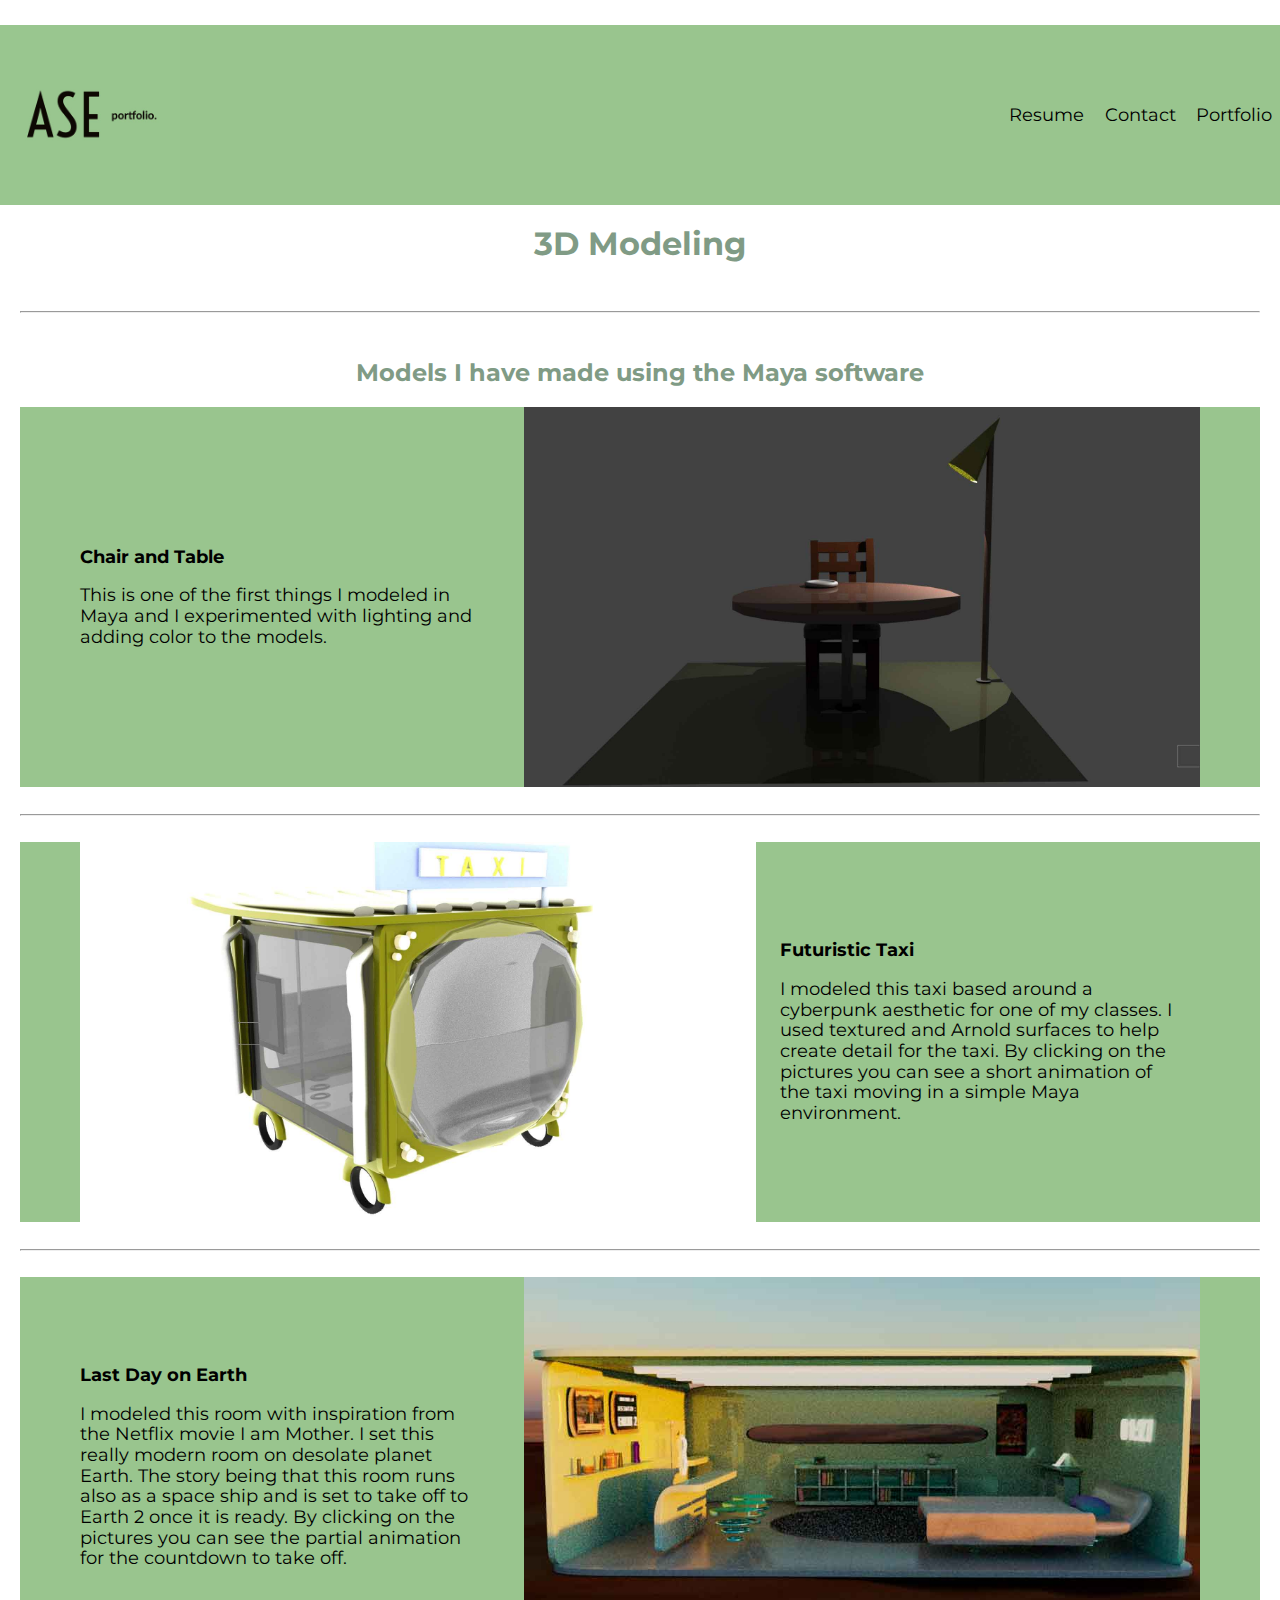
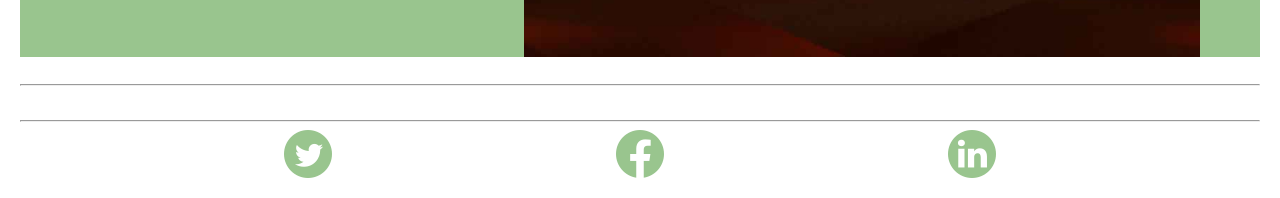
==== commit 3a152a89: "final commit" ====
--- a/3d.html
+++ b/3d.html
@@ -168,6 +168,8 @@
       <br>
       <hr>
       <br>
+      <hr>
+      </body>
       <footer>
          <a href="https://twitter.com/home">
          <img class="icon-png" src="img/twitter.png" alt="twitter icon">
@@ -182,7 +184,7 @@
          <span class="icon">Linkedin</span>
          </a>
       </footer>
-   </body>
+
    <!--carousel js code for chair-->
    <script>
       let slideIndex = 0;
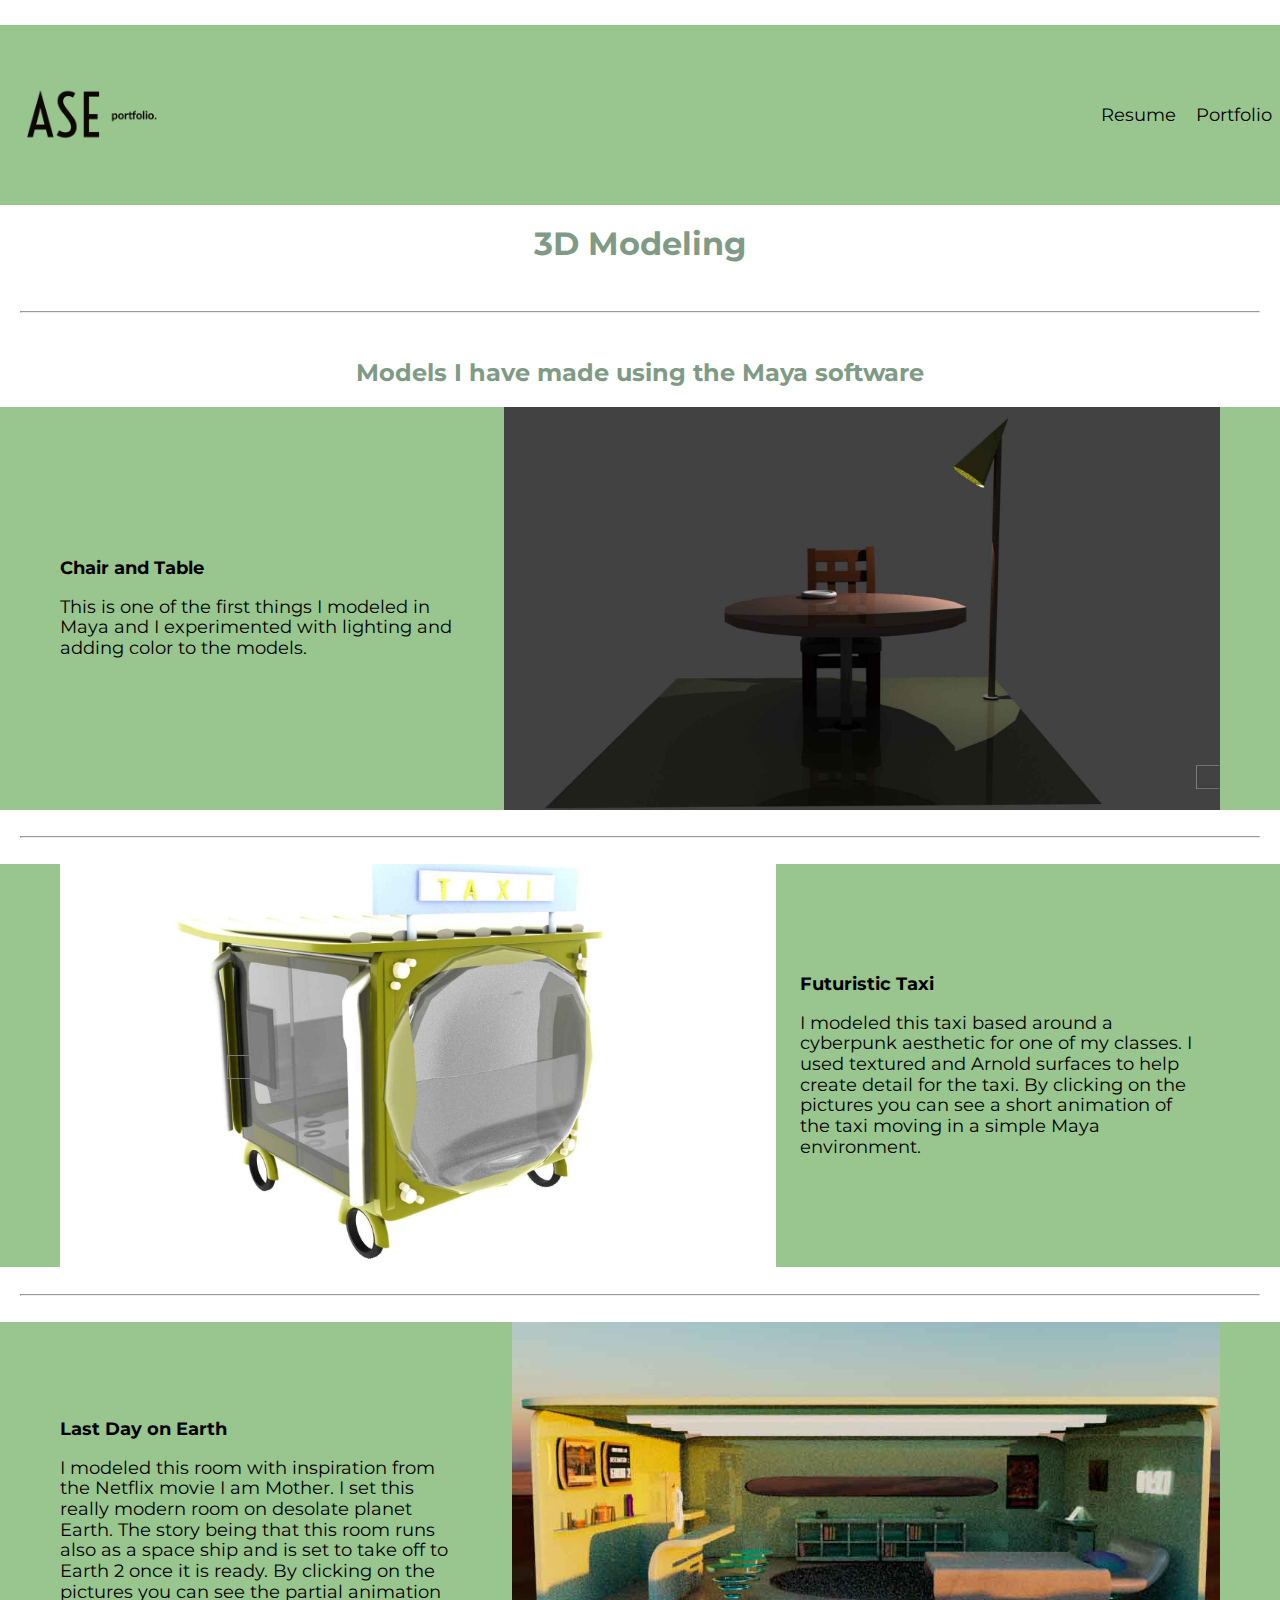
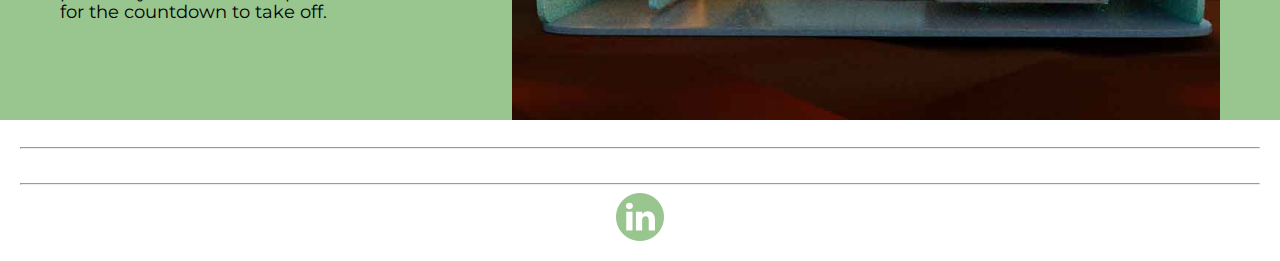
==== commit 9bb52a7d: "added working linked in link and removed fake contact page" ====
--- a/3d.html
+++ b/3d.html
@@ -28,7 +28,6 @@
                </a>
                <nav>
                   <a class="header-link" href="resume.html" style="text-decoration:none">Resume</a>
-                  <a class="header-link" href="contact.html" style="text-decoration:none">Contact</a>
                   <a class="header-link" href="portfolio.html" style="text-decoration:none">Portfolio</a>
                </nav>
             </div>
@@ -171,19 +170,13 @@
       <hr>
       </body>
       <footer>
-         <a href="https://twitter.com/home">
-         <img class="icon-png" src="img/twitter.png" alt="twitter icon">
-         <span class="icon">Twitter</span>
-         </a>
-         <a href="https://www.facebook.com/">
-         <img class="icon-png" src="img/facebook.png" alt="facebook icon">
-         <span class="icon">Facebook</span>
-         </a>
-         <a href="https://www.linkedin.com/">
-         <img class="icon-png" src="img/linkedin.png" alt="linked in icon">
+         <a href="https://www.linkedin.com/in/ash-elliott/">
+         <img class="icon-png" src="img/linkedin.png" alt="linked in icon" target="_blank">
          <span class="icon">Linkedin</span>
          </a>
       </footer>
+   </body>
+</html>
 
    <!--carousel js code for chair-->
    <script>
--- a/css/main.css
+++ b/css/main.css
@@ -112,27 +112,10 @@
 
 
 
-@media (max-width: 800px) {
-
-    .header-link {
-      border-radius: 5px;
-      background-color: transparent;
-      color: rgb(0, 0, 0);
-      border: 2px;
-      font-size: 16px;
-      padding: 8px;
-      cursor: pointer;
-      display: flex;
-  }
-  .g-grid {
-    grid-template-columns: repeat(auto-fit, minmax(200px, 1fr));
-  }
-  }
+
 
   .text-box {
-    inline-size: 347px;
-    margin-right: 20px;
-    margin-left: 20ox;
+    inline-size: 200px;
     color: #000000;
     font-size: large;
 }
@@ -194,10 +177,7 @@
       height: 48px;
     width: 48px;
 }
-.portfolio-sub-margin {
-  margin-right: 20px;
-  margin-left: 20px;
-}
+
 .portfolio-section-background {
   display: flex;
   align-items: center;
@@ -273,3 +253,29 @@
   text-align: center;
 }
 
+@media only screen and (max-width: 900px) {
+
+ 
+  .portfolio-section-background {
+      align-items: center;
+      gap: 24px;
+      padding-left: 60px;
+      padding-right: 60px;
+      background-color: #99c58e;
+      flex-wrap: wrap;
+  }
+  
+      .header-link {
+        border-radius: 5px;
+        background-color: transparent;
+        color: rgb(0, 0, 0);
+        border: 2px;
+        font-size: 16px;
+        padding: 8px;
+        cursor: pointer;
+        display: flex;
+    }
+    .g-grid {
+      grid-template-columns: repeat(auto-fit, minmax(200px, 1fr));
+    }
+    }